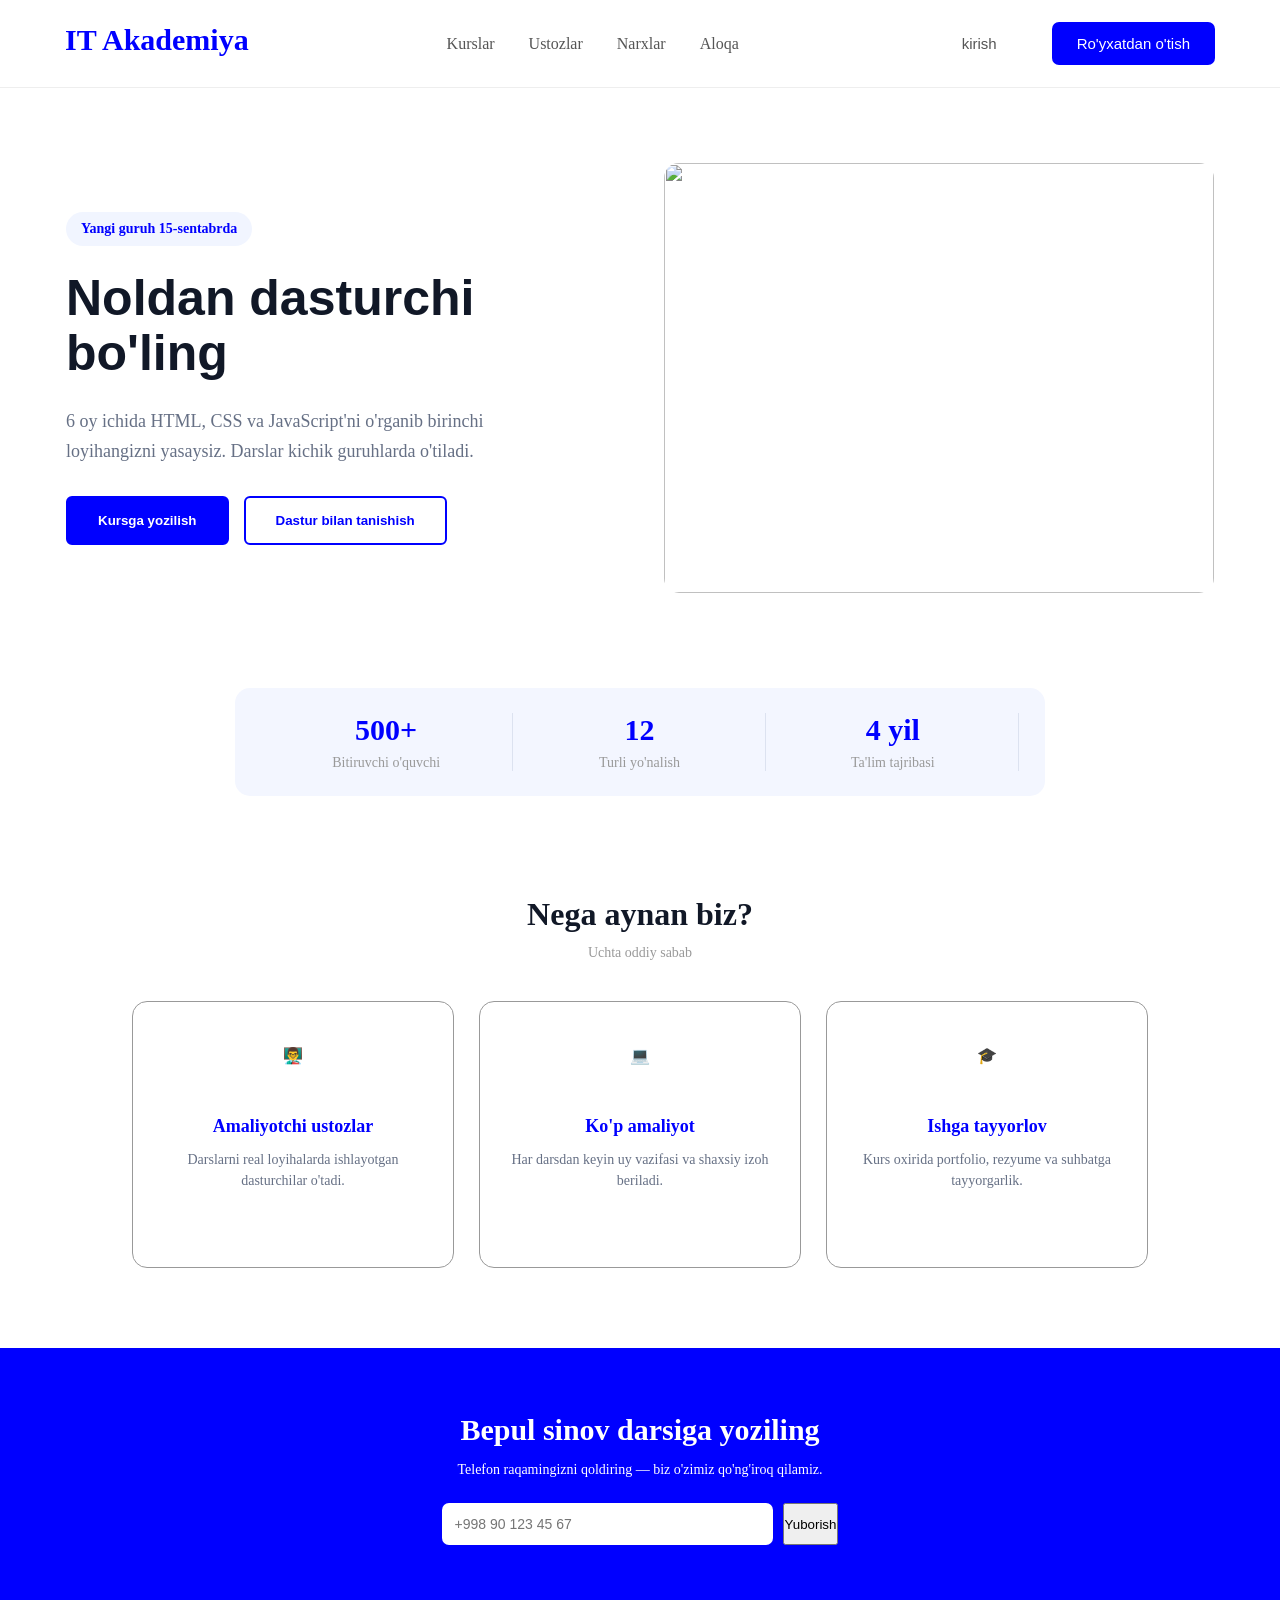
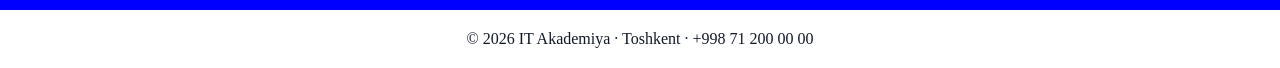
==== islom.html/index.html @ 8e7df272 "salom" ====
<!DOCTYPE html>
<html lang="en">

<head>
    <meta charset="UTF-8">
    <meta name="viewport" content="width=device-width, initial-scale=1.0">
    <title>IT Akademiya</title>
    <link rel="stylesheet" href="style.css">
</head>

<body>

    <header>

        <div class="logo">
            <h2> IT Akademiya</h2>
        </div>

        <nav>
            <a href="">Kurslar</a>
            <a href="">Ustozlar</a>
            <a href="">Narxlar</a>
            <a href="">Aloqa</a>
        </nav>

        <div class="right">

           <button class="kirish">kirish</button>

            <button class="royxat">
                Ro'yxatdan o'tish
            </button>

        </div>

    </header>

    <section class="hero">

        <div class="matn">

            <p class="badge">
                Yangi guruh 15-sentabrda
            </p>

            <h1 class="po">
                Noldan dasturchi <br>
                bo'ling
            </h1>

            <p class="text">
                6 oy ichida HTML, CSS va JavaScript'ni o'rganib
                birinchi <br>loyihangizni yasaysiz. Darslar kichik 
                guruhlarda o'tiladi.
            </p>

            <div class="buttons">

                <button class="btn1">
                    Kursga yozilish
                </button>

                <button class="dastur">
                    Dastur bilan tanishish
                </button>

            </div>

        </div>


        <div class="hero-img">

            <img src="https://images.unsplash.com/photo-1521737711867-e3b97375f902?auto=format&fit=crop&w=900&q=80"
                alt="">

        </div>

    </section>

    <section class="s">

        <div class="stat">

            <h2>
                500+
            </h2>

            <p>
                Bitiruvchi o'quvchi
            </p>

        </div>

        <div class="stat">

            <h2>
                12
            </h2>

            <p>
                Turli yo'nalish
            </p>

        </div>

        <div class="stat">

            <h2>
                4 yil
            </h2>

            <p>
                Ta'lim tajribasi
            </p>

        </div>

    </section>  

    <section class="nega">

        <h1>
            Nega aynan biz?
        </h1>

        <p class="kichik">
            Uchta oddiy sabab
        </p>


        <div class="cards">

            <div class="card">

                <div class="icon">
                    👨‍🏫
                </div>

                <h2>
                    Amaliyotchi ustozlar
                </h2>

                <p>
                    Darslarni real loyihalarda ishlayotgan
                    dasturchilar o'tadi.
                </p>

            </div>


            <div class="card">

                <div class="icon">
                    💻
                </div>

                <h2>
                    Ko'p amaliyot
                </h2>

                <p>
                    Har darsdan keyin uy vazifasi va shaxsiy
                    izoh beriladi.
                </p>

            </div>


            <div class="card">

                <div class="icon">
                    🎓
                </div>

                <h2>
                    Ishga tayyorlov
                </h2>

                <p>
                    Kurs oxirida portfolio, rezyume va
                    suhbatga tayyorgarlik.
                </p>

            </div>

        </div>

    </section>

    <section class="telefon">

        <h1>
            Bepul sinov darsiga yoziling
        </h1>

        <p >
            Telefon raqamingizni qoldiring — biz o'zimiz
            qo'ng'iroq qilamiz.
        </p>

        <div class="input">

            <input type="text" placeholder="+998 90 123 45 67">

            <button>
                Yuborish
            </button>

        </div>

    </section>

    <footer>

        <span> © 2026 IT Akademiya · Toshkent · +998 71 200 00 00</span>

    </footer>

</body>

</html>
---- islom.html/style.css ----
* {
    margin: 0;
    padding: 0;
  
}

body {
    background-color: white;
    color: #111827;
}

header {
    display: flex;
    justify-content: space-between;
    align-items: center;
    padding: 22px 65px;
    border-bottom: 1px solid #eeeeee;
}

.logo {
    color: blue;
    font-size: 24px;
    font-weight: bold;
    cursor: pointer;
    transition: 0.3s;
}



 a {
    text-decoration: none;
    color: #555;
    margin: 15px;
    transition: 0.3s;
}



.right {
    display: flex;
    align-items: center;
    gap: 30px;
}

.kirish {
    text-decoration: none;
    color: #555;
    transition: 0.3s;
}



.royxat {
    background-color: blue;
    color: white;
    border: none;
    padding: 13px 25px;
    border-radius: 7px;
    font-size: 15px;
    cursor: pointer;
    transition: 0.3s;
}



.hero {
    display: flex;
    justify-content: space-between;
    align-items: center;
    padding: 75px 66px;
}

.matn {
    width: 50%;
}

.badge {
    display: inline-block;
    background-color: #f1f5ff;
    color: blue;
    padding: 9px 15px;
    border-radius: 20px;
    font-size: 14px;
    font-weight: bold;
    margin-bottom: 25px;
}

.matn h1 {
    font-size: 50px;
    line-height: 1.1;
    margin-bottom: 25px;
}

.text {
    color: #667085;
    font-size: 18px;
    line-height: 30px;
    margin-bottom: 30px;
}

.buttons {
    display: flex;
    gap: 15px;
}

.btn1 {
    background-color: blue;
    color: white;
    border: 2px solid blue;
    padding: 15px 30px;
    border-radius: 6px;
    font-weight: bold;
    cursor: pointer;
    transition: 0.3s;
}




.dastur {
    background-color: white;
    color: blue;
    border: 2px solid blue;
    padding: 15px 30px;
    border-radius: 6px;
    font-weight: bold;
    cursor: pointer;
    transition: 0.3s;
}



.hero-img {
    width: 550px;
    height: 430px;
}

.hero-img img {
    width: 100%;
    height: 100%;
    object-fit: cover;
    border-radius: 15px;
    transition: 0.3s;
}




.s{
    width: 760px;
    margin: 20px auto 80px;
    padding: 25px;
    background-color: #f3f6ff;
    border-radius: 15px;
    display: flex;
    justify-content: space-around;
    text-align: center;
}

.stat {
    width: 33%;
    border-right: 1px solid #dce2f0;
}



 h2 {
    color: blue;
    font-size: 30px;
    margin-bottom: 8px;
}

 p {
    color: #999;
    font-size: 14px;
}

.nega {
    text-align: center;
    padding: 20px 0 80px;
}
 h1 {
    font-size: 32px;
    margin-bottom: 12px;
}

.kichik{
    color: #999;
    margin-bottom: 40px;
}

.cards {
    display: flex;
    justify-content: center;
    gap: 25px;
}

.card {
    width: 280px;
    min-height: 205px;
    border: 1px solid #999;
    border-radius: 15px;
    padding: 30px 20px;
    transition: 0.3s;
}



.icon {
    width: 50px;
    height: 50px;
    background-color: white;
    border-radius: 50%;
    margin: 0 auto 20px;
    padding-top: 14px;
}

.card h2 {
    font-size: 18px;
    margin-bottom: 12px;
}

.card p {
    color: #667085;
    font-size: 14px;
    line-height: 21px;
}

.telefon {
    background-color: blue;
    color: white;
    text-align: center;
    padding: 65px;
}

.telefon h1 {
    font-size: 30px;
    margin-bottom: 15px;
}

.telefon p {
    margin-bottom: 25px;
    color: white;
}

.input {
    display: flex;
    justify-content: center;
    gap: 10px;
}

input {
    width: 305px;
    padding: 13px;
    border: none;
    border-radius: 7px;
    font-size: 14px;
}
.po{
font-family: 'Gill Sans', 'Gill Sans MT', Calibri, 'Trebuchet MS', sans-serif;
}
span{
    text-align: center;
    display: flex;
    justify-content: center;
    padding: 20px;
}
.kirish{
 
   background-color: white;
    border: none;
    padding: 13px 25px;
    border-radius: 7px;
    font-size: 15px;
   
}


@media (max-width: 700px) {

    * {
        box-sizing: border-box;
    }

    body {
        margin: 0;
        overflow-x: hidden;
    }

 
    header {
        padding: 18px 15px;
        flex-direction: column;
        gap: 18px;
        background: white;
    }

    .logo h2 {
        font-size: 24px;
        margin: 0;
    }

    nav {
        display: flex;
        gap: 20px;
        flex-wrap: wrap;
        justify-content: center;
    }

    nav a {
        font-size: 14px;
    }

    .right {
        display: flex;
        align-items: center;
        justify-content: center;
        gap: 10px;
    }

    .kirish,
    .royxat {
        padding: 10px 14px;
        border-radius: 8px;
    }



    .hero {
        display: flex;
        flex-direction: column;
        padding: 25px 15px 35px;
        gap: 25px;
    }

    .hero-img {
        width: 100%;
    }

    .hero-img img {
        display: block;
        width: 100%;
        height: 210px;
        object-fit: cover;
        border-radius: 18px;
    }

    .matn {
        width: 100%;
        text-align: center;
    }

    .badge {
        font-size: 13px;
        padding: 8px 12px;
        border-radius: 20px;
    }

    .po {
        font-size: 34px;
        line-height: 1.15;
        margin: 15px 0;
    }

    .text {
        font-size: 15px;
        line-height: 1.6;
    }

    .buttons {
        display: flex;
        flex-direction: column;
        gap: 10px;
        margin-top: 22px;
    }

    .btn1,
    .dastur {
        width: 100%;
        padding: 14px;
        border-radius: 10px;
        font-size: 15px;
    }


   
    .s {
        width: calc(100% - 30px);
        margin: 0 15px;
        padding: 10px 20px;
        display: flex;
        flex-direction: column;
        border-radius: 18px;
    }

    .stat {
        width: 100%;
        padding: 22px 10px;
        text-align: center;
        border-bottom: 1px solid #ddd;
    }

    .stat:last-child {
        border-bottom: none;
    }

    .stat h2 {
        font-size: 32px;
        margin: 0 0 6px;
    }

    .stat p {
        margin: 0;
        font-size: 14px;
    }


    .nega {
        padding: 50px 15px;
    }

    .nega h1 {
        font-size: 30px;
        text-align: center;
        margin-bottom: 8px;
    }

    .kichik {
        text-align: center;
        font-size: 14px;
        margin-bottom: 25px;
    }

    .cards {
        display: flex;
        flex-direction: column;
        gap: 16px;
    }

    .card {
        width: 100%;
        padding: 25px 20px;
        border-radius: 18px;
        text-align: center;
    }

    .icon {
        width: 55px;
        height: 55px;
        margin: auto;
        display: flex;
        align-items: center;
        justify-content: center;
        border-radius: 50%;
        font-size: 27px;
    }

    .card h2 {
        font-size: 20px;
        margin: 15px 0 10px;
    }

    .card p {
        font-size: 14px;
        line-height: 1.6;
    }


    
    .telefon {
        padding: 55px 20px;
        text-align: center;
    }

    .telefon h1 {
        font-size: 30px;
        line-height: 1.2;
        margin-bottom: 15px;
    }

    .telefon p {
        font-size: 14px;
        line-height: 1.6;
    }

    .input {
        width: 100%;
        display: flex;
        flex-direction: column;
        gap: 10px;
        margin-top: 20px;
    }

    .input input {
        width: 100%;
        padding: 14px;
        border: none;
        border-radius: 10px;
        font-size: 14px;
    }

    .input button {
        width: 100%;
        padding: 14px;
        border: none;
        border-radius: 10px;
        font-size: 15px;
    }


   
    footer {
        padding: 22px 15px;
        text-align: center;
        font-size: 13px;
        line-height: 1.6;
    }
}
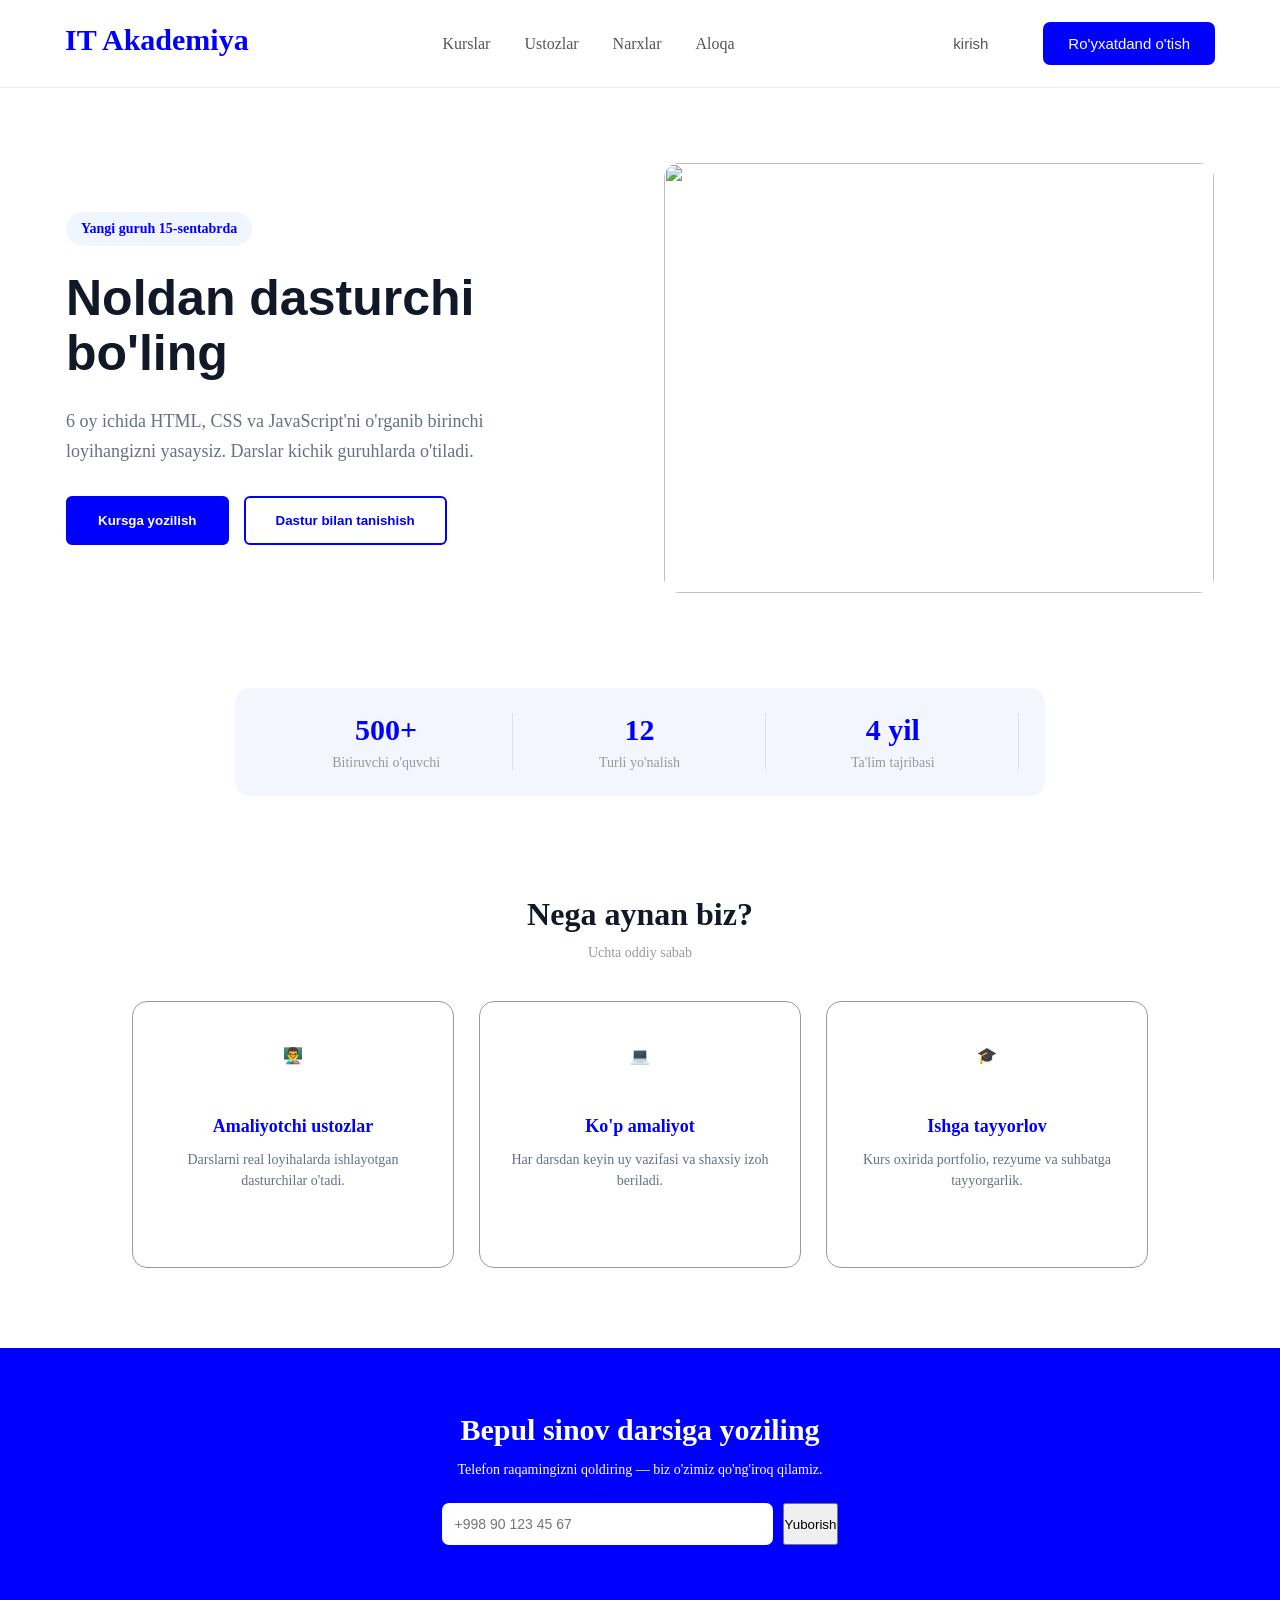
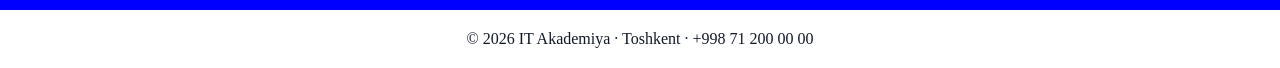
==== commit 9450a1af: "hello" ====
--- a/islom.html/index.html
+++ b/islom.html/index.html
@@ -28,7 +28,7 @@
            <button class="kirish">kirish</button>
 
             <button class="royxat">
-                Ro'yxatdan o'tish
+                Ro'yxatdand o'tish
             </button>
 
         </div>
